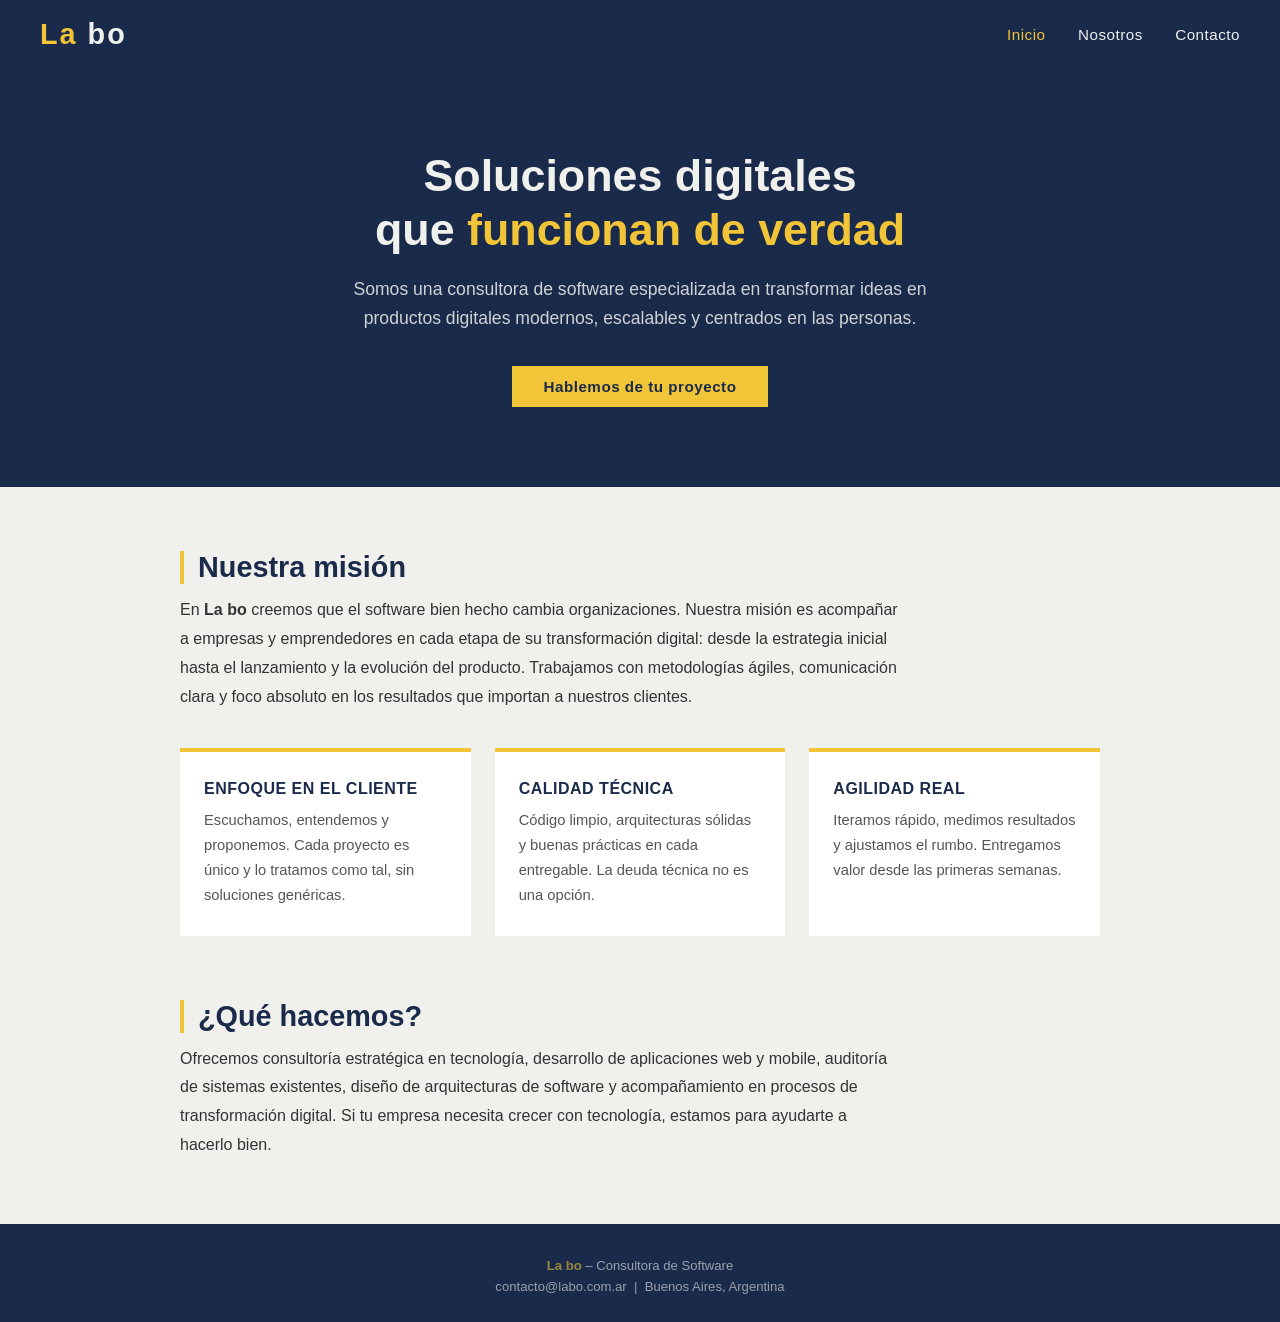
==== index.html @ 43f81f80 "first version" ====
<!DOCTYPE html>
<html lang="es">
<head>
  <meta charset="UTF-8" />
  <meta name="viewport" content="width=device-width, initial-scale=1.0" />
  <title>La bo – Consultora de Software</title>
  <link rel="stylesheet" href="styles.css" />
</head>
<body>

  <header>
    <a href="index.html" class="logo">La <span>bo</span></a>
    <nav>
      <a href="index.html" class="active">Inicio</a>
      <a href="nosotros.html">Nosotros</a>
      <a href="contacto.html">Contacto</a>
    </nav>
  </header>

  <!-- HERO -->
  <section class="hero">
    <h1>Soluciones digitales<br>que <span>funcionan de verdad</span></h1>
    <p>
      Somos una consultora de software especializada en transformar ideas en
      productos digitales modernos, escalables y centrados en las personas.
    </p>
    <a href="contacto.html" class="btn">Hablemos de tu proyecto</a>
  </section>

  <!-- MISIÓN -->
  <div class="section">
    <h2>Nuestra misión</h2>
    <p>
      En <strong>La bo</strong> creemos que el software bien hecho cambia organizaciones.
      Nuestra misión es acompañar a empresas y emprendedores en cada etapa de su transformación
      digital: desde la estrategia inicial hasta el lanzamiento y la evolución del producto.
      Trabajamos con metodologías ágiles, comunicación clara y foco absoluto en los resultados
      que importan a nuestros clientes.
    </p>

    <div class="cards">
      <div class="card">
        <h3>Enfoque en el cliente</h3>
        <p>
          Escuchamos, entendemos y proponemos. Cada proyecto es único y lo tratamos como tal,
          sin soluciones genéricas.
        </p>
      </div>
      <div class="card">
        <h3>Calidad técnica</h3>
        <p>
          Código limpio, arquitecturas sólidas y buenas prácticas en cada entregable.
          La deuda técnica no es una opción.
        </p>
      </div>
      <div class="card">
        <h3>Agilidad real</h3>
        <p>
          Iteramos rápido, medimos resultados y ajustamos el rumbo. Entregamos valor
          desde las primeras semanas.
        </p>
      </div>
    </div>
  </div>

  <!-- SERVICIOS RÁPIDOS -->
  <div class="section" style="padding-top: 0;">
    <h2>¿Qué hacemos?</h2>
    <p>
      Ofrecemos consultoría estratégica en tecnología, desarrollo de aplicaciones web y
      mobile, auditoría de sistemas existentes, diseño de arquitecturas de software y
      acompañamiento en procesos de transformación digital. Si tu empresa necesita crecer
      con tecnología, estamos para ayudarte a hacerlo bien.
    </p>
  </div>

  <footer>
    <p><span>La bo</span> – Consultora de Software</p>
    <p>contacto@labo.com.ar &nbsp;|&nbsp; Buenos Aires, Argentina</p>
  </footer>

</body>
</html>
---- styles.css ----
/* ===== RESET & BASE ===== */
* {
  margin: 0;
  padding: 0;
  box-sizing: border-box;
}

body {
  font-family: 'Segoe UI', Arial, sans-serif;
  background-color: #F0F0ED;
  color: #1A2A4A;
}

/* ===== HEADER ===== */
header {
  background-color: #1A2A4A;
  padding: 18px 40px;
  display: flex;
  align-items: center;
  justify-content: space-between;
}

header .logo {
  color: #F2C438;
  font-size: 1.8rem;
  font-weight: 700;
  letter-spacing: 2px;
  text-decoration: none;
}

header .logo span {
  color: #F0F0ED;
}

nav a {
  color: #F0F0ED;
  text-decoration: none;
  margin-left: 28px;
  font-size: 0.95rem;
  font-weight: 500;
  letter-spacing: 0.5px;
  transition: color 0.2s;
}

nav a:hover,
nav a.active {
  color: #F2C438;
}

/* ===== HERO ===== */
.hero {
  background-color: #1A2A4A;
  color: #F0F0ED;
  padding: 80px 40px;
  text-align: center;
}

.hero h1 {
  font-size: 2.8rem;
  font-weight: 700;
  line-height: 1.2;
}

.hero h1 span {
  color: #F2C438;
}

.hero p {
  margin-top: 18px;
  font-size: 1.1rem;
  max-width: 580px;
  margin-left: auto;
  margin-right: auto;
  opacity: 0.85;
  line-height: 1.7;
}

.hero .btn {
  display: inline-block;
  margin-top: 32px;
  background-color: #F2C438;
  color: #1A2A4A;
  padding: 12px 32px;
  font-weight: 700;
  text-decoration: none;
  font-size: 0.95rem;
  letter-spacing: 0.5px;
}

.hero .btn:hover {
  background-color: #e0b320;
}

/* ===== SECTION TITLES ===== */
.section {
  padding: 64px 40px;
  max-width: 1000px;
  margin: 0 auto;
}

.section h2 {
  font-size: 1.8rem;
  font-weight: 700;
  margin-bottom: 12px;
  border-left: 4px solid #F2C438;
  padding-left: 14px;
}

.section p {
  line-height: 1.8;
  font-size: 1rem;
  color: #333;
  max-width: 720px;
}

/* ===== MISSION CARDS ===== */
.cards {
  display: flex;
  gap: 24px;
  margin-top: 36px;
  flex-wrap: wrap;
}

.card {
  background-color: #fff;
  border-top: 4px solid #F2C438;
  padding: 28px 24px;
  flex: 1;
  min-width: 220px;
}

.card h3 {
  font-size: 1rem;
  font-weight: 700;
  margin-bottom: 10px;
  color: #1A2A4A;
  text-transform: uppercase;
  letter-spacing: 0.5px;
}

.card p {
  font-size: 0.92rem;
  color: #555;
  line-height: 1.7;
}

/* ===== TEAM ===== */
.team-grid {
  display: grid;
  grid-template-columns: repeat(auto-fit, minmax(210px, 1fr));
  gap: 32px;
  margin-top: 36px;
}

.team-card {
  background-color: #fff;
  text-align: center;
  padding-bottom: 24px;
  border-bottom: 3px solid #F2C438;
}

.team-card img {
  width: 100%;
  height: 220px;
  object-fit: cover;
  object-position: top;
  display: block;
}

/* Recorte específico por foto */
.foto-tomas {
  object-position: center 10%;
}

.foto-matias {
  object-position: center 20%;
}

.team-card .team-info {
  padding: 18px 16px 0;
}

.team-card h3 {
  font-size: 1rem;
  font-weight: 700;
  color: #1A2A4A;
  margin-bottom: 4px;
}

.team-card .role {
  font-size: 0.82rem;
  color: #F2C438;
  font-weight: 700;
  text-transform: uppercase;
  letter-spacing: 0.5px;
  margin-bottom: 10px;
}

.team-card p {
  font-size: 0.88rem;
  color: #555;
  line-height: 1.6;
}

/* ===== CONTACT FORM ===== */
.contact-wrapper {
  display: flex;
  gap: 48px;
  flex-wrap: wrap;
  margin-top: 36px;
}

.contact-info {
  min-width: 220px;
  flex: 1;
}

.contact-info p {
  margin-bottom: 16px;
  font-size: 0.95rem;
  color: #444;
  line-height: 1.7;
}

.contact-info strong {
  color: #1A2A4A;
}

form {
  flex: 2;
  min-width: 280px;
  display: flex;
  flex-direction: column;
  gap: 16px;
}

form label {
  font-size: 0.88rem;
  font-weight: 600;
  color: #1A2A4A;
  margin-bottom: 4px;
  display: block;
}

form input,
form textarea,
form select {
  width: 100%;
  padding: 10px 14px;
  border: 1px solid #ccc;
  background-color: #fff;
  font-size: 0.95rem;
  font-family: inherit;
  color: #1A2A4A;
  outline: none;
  transition: border-color 0.2s;
}

form input:focus,
form textarea:focus {
  border-color: #F2C438;
}

form textarea {
  height: 140px;
  resize: vertical;
}

form button {
  align-self: flex-start;
  background-color: #F2C438;
  color: #1A2A4A;
  border: none;
  padding: 12px 36px;
  font-size: 0.95rem;
  font-weight: 700;
  cursor: pointer;
  letter-spacing: 0.5px;
  transition: background-color 0.2s;
}

form button:hover {
  background-color: #e0b320;
}

/* ===== FOOTER ===== */
footer {
  background-color: #1A2A4A;
  color: #F0F0ED;
  text-align: center;
  padding: 28px 40px;
  font-size: 0.88rem;
}

footer span {
  color: #F2C438;
  font-weight: 700;
}

footer p {
  margin-top: 6px;
  opacity: 0.6;
  font-size: 0.82rem;
}
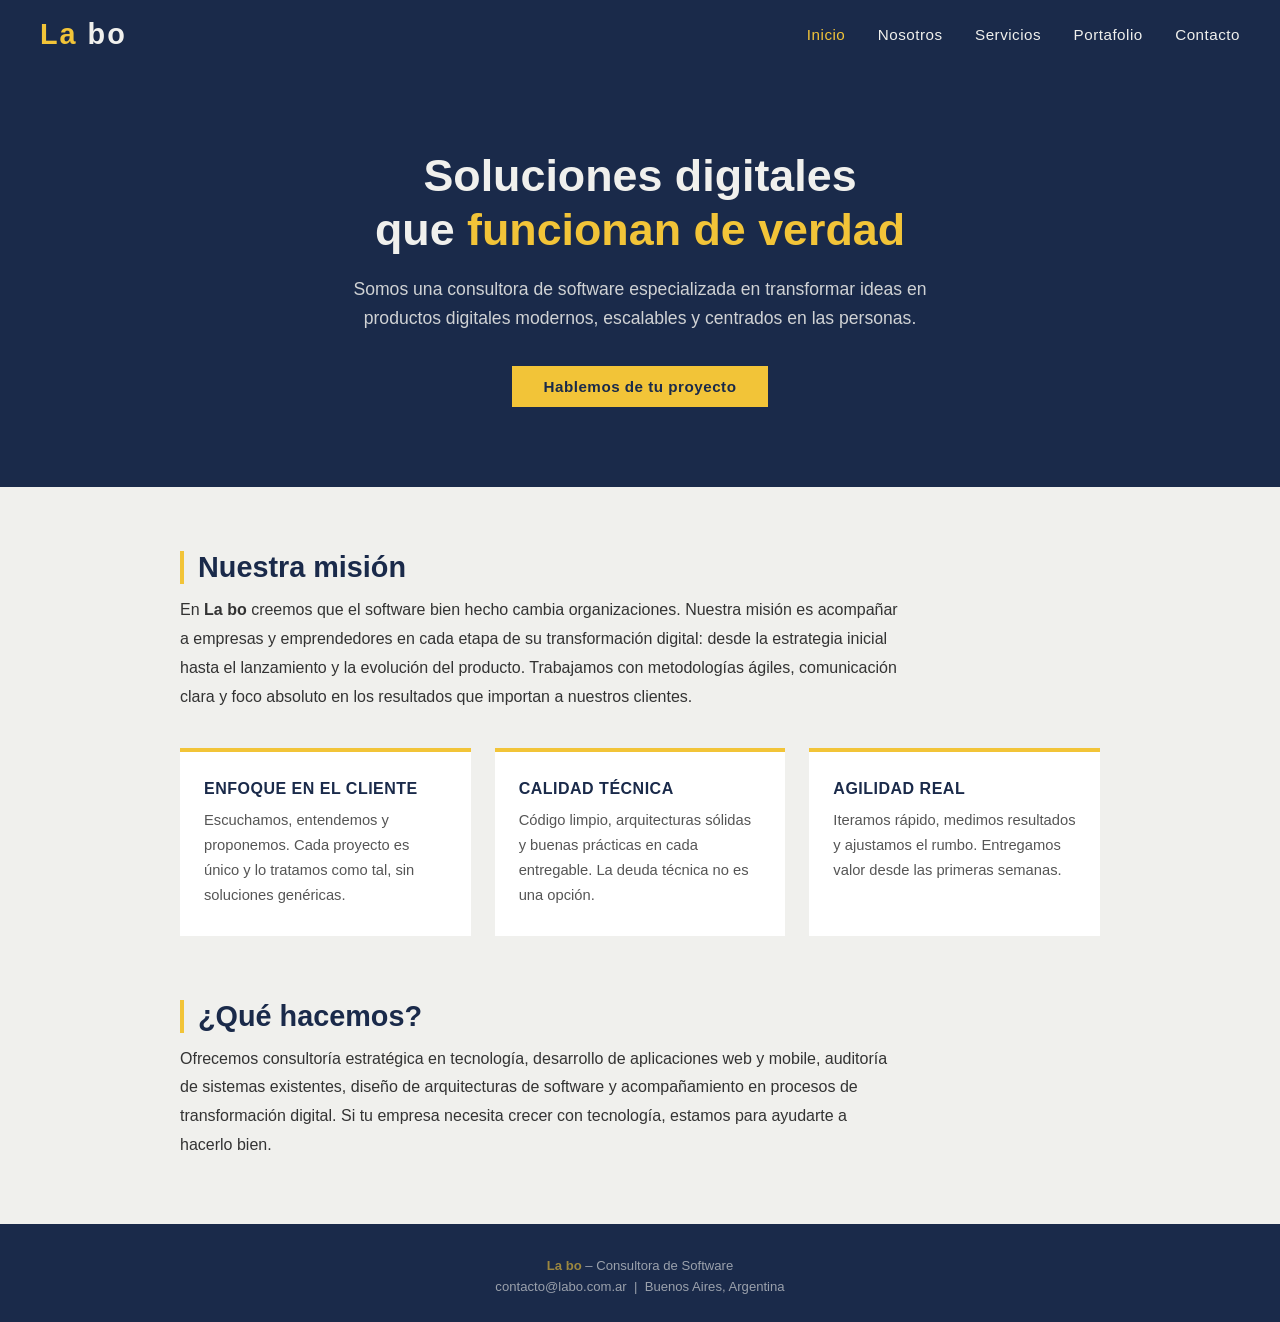
==== commit f99de848: "agrego portafolio y servicios y card de matias interactuable" ====
--- a/index.html
+++ b/index.html
@@ -13,6 +13,8 @@
     <nav>
       <a href="index.html" class="active">Inicio</a>
       <a href="nosotros.html">Nosotros</a>
+      <a href="servicios.html">Servicios</a>
+      <a href="portafolio.html">Portafolio</a>
       <a href="contacto.html">Contacto</a>
     </nav>
   </header>
--- a/styles.css
+++ b/styles.css
@@ -283,6 +283,158 @@
   background-color: #e0b320;
 }
 
+/* ===== SERVICE CARDS ===== */
+.service-cards {
+  display: flex;
+  gap: 28px;
+  margin-top: 36px;
+  flex-wrap: wrap;
+}
+
+.service-card {
+  background-color: #fff;
+  border-top: 4px solid #F2C438;
+  padding: 32px 28px;
+  flex: 1;
+  min-width: 240px;
+}
+
+.service-card .service-icon {
+  font-size: 2.2rem;
+  margin-bottom: 16px;
+  display: block;
+}
+
+.service-card h3 {
+  font-size: 1rem;
+  font-weight: 700;
+  margin-bottom: 12px;
+  color: #1A2A4A;
+  text-transform: uppercase;
+  letter-spacing: 0.5px;
+}
+
+.service-card p {
+  font-size: 0.92rem;
+  color: #555;
+  line-height: 1.7;
+  margin-bottom: 16px;
+}
+
+.service-list {
+  list-style: none;
+  padding: 0;
+  margin: 0;
+}
+
+.service-list li {
+  font-size: 0.88rem;
+  color: #444;
+  line-height: 1.7;
+  padding-left: 14px;
+  position: relative;
+}
+
+.service-list li::before {
+  content: '–';
+  position: absolute;
+  left: 0;
+  color: #F2C438;
+  font-weight: 700;
+}
+
+/* ===== PORTFOLIO GRID ===== */
+.portfolio-grid {
+  display: grid;
+  grid-template-columns: repeat(auto-fit, minmax(260px, 1fr));
+  gap: 28px;
+  margin-top: 36px;
+}
+
+.portfolio-card {
+  background-color: #fff;
+  border-bottom: 3px solid #F2C438;
+  overflow: hidden;
+}
+
+.portfolio-card .portfolio-img {
+  width: 100%;
+  height: 200px;
+  background-color: #d4dae5;
+  overflow: hidden;
+}
+
+.portfolio-card .portfolio-img img {
+  width: 100%;
+  height: 100%;
+  object-fit: cover;
+  object-position: top;
+  display: block;
+  transition: transform 0.3s ease;
+}
+
+.portfolio-card:hover .portfolio-img img {
+  transform: scale(1.04);
+}
+
+.portfolio-card .portfolio-info {
+  padding: 20px 20px 24px;
+}
+
+.portfolio-tag {
+  font-size: 0.75rem;
+  font-weight: 700;
+  color: #F2C438;
+  text-transform: uppercase;
+  letter-spacing: 1px;
+  margin-bottom: 6px !important;
+}
+
+.portfolio-card h3 {
+  font-size: 1rem;
+  font-weight: 700;
+  color: #1A2A4A;
+  margin-bottom: 8px;
+}
+
+.portfolio-card p {
+  font-size: 0.88rem;
+  color: #555;
+  line-height: 1.6;
+  margin-bottom: 16px;
+}
+
+.portfolio-link {
+  display: inline-block;
+  color: #1A2A4A;
+  font-size: 0.88rem;
+  font-weight: 700;
+  text-decoration: none;
+  border-bottom: 2px solid #F2C438;
+  padding-bottom: 2px;
+  transition: color 0.2s;
+}
+
+.portfolio-link:hover {
+  color: #F2C438;
+}
+
+/* ===== TEAM CARD LINK ===== */
+.team-card-link {
+  text-decoration: none;
+  color: inherit;
+  display: block;
+}
+
+.team-card-link .team-card {
+  transition: transform 0.2s, box-shadow 0.2s;
+}
+
+.team-card-link:hover .team-card {
+  transform: translateY(-4px);
+  box-shadow: 0 6px 20px rgba(26, 42, 74, 0.12);
+}
+
 /* ===== FOOTER ===== */
 footer {
   background-color: #1A2A4A;
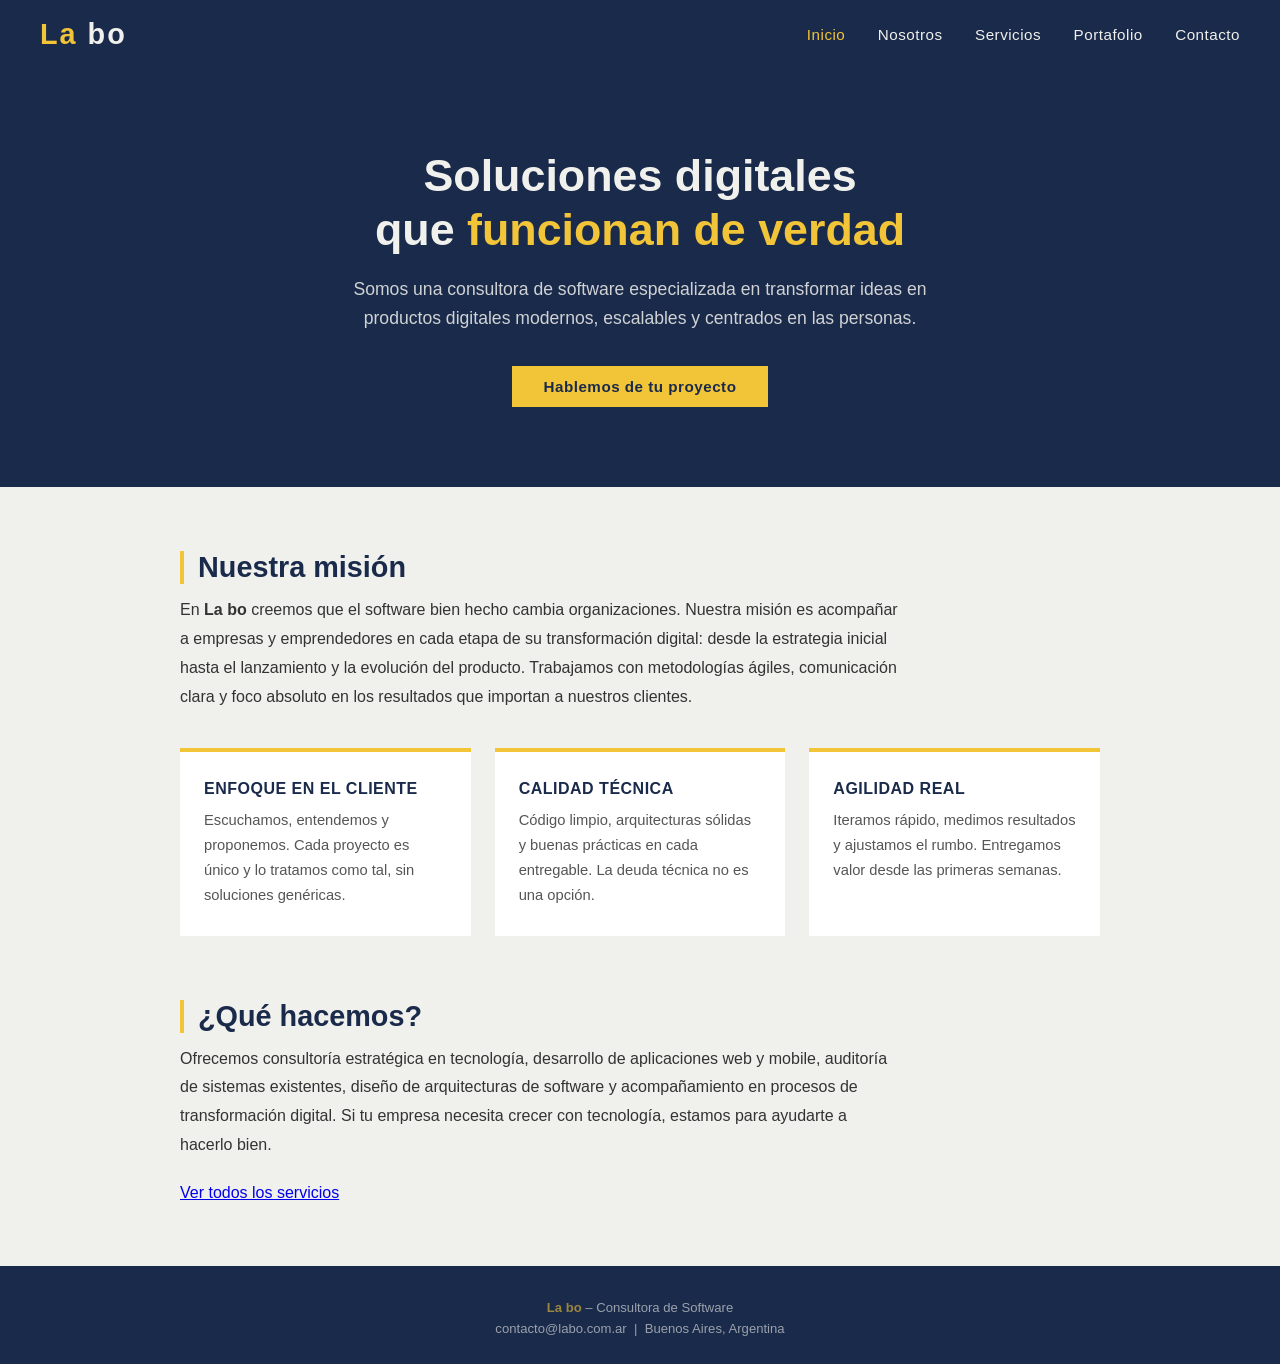
==== commit 37103d47: "cambios menores y agregue menu de hamburgesa" ====
--- a/index.html
+++ b/index.html
@@ -10,6 +10,9 @@
 
   <header>
     <a href="index.html" class="logo">La <span>bo</span></a>
+    <button class="nav-toggle" aria-label="Abrir menú">
+      <span></span><span></span><span></span>
+    </button>
     <nav>
       <a href="index.html" class="active">Inicio</a>
       <a href="nosotros.html">Nosotros</a>
@@ -19,67 +22,73 @@
     </nav>
   </header>
 
-  <!-- HERO -->
-  <section class="hero">
-    <h1>Soluciones digitales<br>que <span>funcionan de verdad</span></h1>
-    <p>
-      Somos una consultora de software especializada en transformar ideas en
-      productos digitales modernos, escalables y centrados en las personas.
-    </p>
-    <a href="contacto.html" class="btn">Hablemos de tu proyecto</a>
-  </section>
+  <main>
 
-  <!-- MISIÓN -->
-  <div class="section">
-    <h2>Nuestra misión</h2>
-    <p>
-      En <strong>La bo</strong> creemos que el software bien hecho cambia organizaciones.
-      Nuestra misión es acompañar a empresas y emprendedores en cada etapa de su transformación
-      digital: desde la estrategia inicial hasta el lanzamiento y la evolución del producto.
-      Trabajamos con metodologías ágiles, comunicación clara y foco absoluto en los resultados
-      que importan a nuestros clientes.
-    </p>
+    <!-- HERO -->
+    <section class="hero">
+      <h1>Soluciones digitales<br>que <span>funcionan de verdad</span></h1>
+      <p>
+        Somos una consultora de software especializada en transformar ideas en
+        productos digitales modernos, escalables y centrados en las personas.
+      </p>
+      <a href="contacto.html" class="btn">Hablemos de tu proyecto</a>
+    </section>
 
-    <div class="cards">
-      <div class="card">
-        <h3>Enfoque en el cliente</h3>
-        <p>
-          Escuchamos, entendemos y proponemos. Cada proyecto es único y lo tratamos como tal,
-          sin soluciones genéricas.
-        </p>
-      </div>
-      <div class="card">
-        <h3>Calidad técnica</h3>
-        <p>
-          Código limpio, arquitecturas sólidas y buenas prácticas en cada entregable.
-          La deuda técnica no es una opción.
-        </p>
-      </div>
-      <div class="card">
-        <h3>Agilidad real</h3>
-        <p>
-          Iteramos rápido, medimos resultados y ajustamos el rumbo. Entregamos valor
-          desde las primeras semanas.
-        </p>
+    <!-- MISIÓN -->
+    <div class="section">
+      <h2>Nuestra misión</h2>
+      <p>
+        En <strong>La bo</strong> creemos que el software bien hecho cambia organizaciones.
+        Nuestra misión es acompañar a empresas y emprendedores en cada etapa de su transformación
+        digital: desde la estrategia inicial hasta el lanzamiento y la evolución del producto.
+        Trabajamos con metodologías ágiles, comunicación clara y foco absoluto en los resultados
+        que importan a nuestros clientes.
+      </p>
+
+      <div class="cards">
+        <div class="card">
+          <h3>Enfoque en el cliente</h3>
+          <p>
+            Escuchamos, entendemos y proponemos. Cada proyecto es único y lo tratamos como tal,
+            sin soluciones genéricas.
+          </p>
+        </div>
+        <div class="card">
+          <h3>Calidad técnica</h3>
+          <p>
+            Código limpio, arquitecturas sólidas y buenas prácticas en cada entregable.
+            La deuda técnica no es una opción.
+          </p>
+        </div>
+        <div class="card">
+          <h3>Agilidad real</h3>
+          <p>
+            Iteramos rápido, medimos resultados y ajustamos el rumbo. Entregamos valor
+            desde las primeras semanas.
+          </p>
+        </div>
       </div>
     </div>
-  </div>
 
-  <!-- SERVICIOS RÁPIDOS -->
-  <div class="section" style="padding-top: 0;">
-    <h2>¿Qué hacemos?</h2>
-    <p>
-      Ofrecemos consultoría estratégica en tecnología, desarrollo de aplicaciones web y
-      mobile, auditoría de sistemas existentes, diseño de arquitecturas de software y
-      acompañamiento en procesos de transformación digital. Si tu empresa necesita crecer
-      con tecnología, estamos para ayudarte a hacerlo bien.
-    </p>
-  </div>
+    <!-- SERVICIOS RÁPIDOS -->
+    <div class="section" style="padding-top: 0;">
+      <h2>¿Qué hacemos?</h2>
+      <p>
+        Ofrecemos consultoría estratégica en tecnología, desarrollo de aplicaciones web y
+        mobile, auditoría de sistemas existentes, diseño de arquitecturas de software y
+        acompañamiento en procesos de transformación digital. Si tu empresa necesita crecer
+        con tecnología, estamos para ayudarte a hacerlo bien.
+      </p>
+      <a href="servicios.html" class="btn" style="display:inline-block; margin-top: 24px;">Ver todos los servicios</a>
+    </div>
+
+  </main>
 
   <footer>
     <p><span>La bo</span> – Consultora de Software</p>
     <p>contacto@labo.com.ar &nbsp;|&nbsp; Buenos Aires, Argentina</p>
   </footer>
 
+  <script src="main.js"></script>
 </body>
 </html>
--- a/styles.css
+++ b/styles.css
@@ -454,3 +454,106 @@
   opacity: 0.6;
   font-size: 0.82rem;
 }
+
+/* ===== HAMBURGER MENU ===== */
+.nav-toggle {
+  display: none;
+  flex-direction: column;
+  justify-content: center;
+  gap: 5px;
+  background: none;
+  border: none;
+  cursor: pointer;
+  padding: 6px 4px;
+}
+
+.nav-toggle span {
+  display: block;
+  width: 24px;
+  height: 2px;
+  background-color: #F0F0ED;
+  border-radius: 2px;
+  transition: transform 0.25s ease, opacity 0.25s ease;
+}
+
+header.nav-open .nav-toggle span:nth-child(1) {
+  transform: translateY(7px) rotate(45deg);
+}
+
+header.nav-open .nav-toggle span:nth-child(2) {
+  opacity: 0;
+  transform: scaleX(0);
+}
+
+header.nav-open .nav-toggle span:nth-child(3) {
+  transform: translateY(-7px) rotate(-45deg);
+}
+
+/* ===== RESPONSIVE ===== */
+@media (max-width: 720px) {
+  header {
+    flex-wrap: wrap;
+    padding: 16px 20px;
+  }
+
+  .nav-toggle {
+    display: flex;
+  }
+
+  nav {
+    display: none;
+    flex-direction: column;
+    width: 100%;
+    padding: 8px 0 4px;
+    border-top: 1px solid rgba(255, 255, 255, 0.1);
+    margin-top: 8px;
+  }
+
+  header.nav-open nav {
+    display: flex;
+  }
+
+  nav a {
+    margin-left: 0;
+    padding: 10px 0;
+    font-size: 0.95rem;
+    border-bottom: 1px solid rgba(255, 255, 255, 0.07);
+  }
+
+  nav a:last-child {
+    border-bottom: none;
+  }
+
+  .hero {
+    padding: 56px 24px;
+  }
+
+  .hero h1 {
+    font-size: 2rem;
+  }
+
+  .section {
+    padding: 48px 24px;
+  }
+
+  .cards {
+    flex-direction: column;
+  }
+
+  .service-cards {
+    flex-direction: column;
+  }
+
+  .portfolio-grid {
+    grid-template-columns: 1fr;
+  }
+
+  .team-grid {
+    grid-template-columns: 1fr;
+  }
+
+  .contact-wrapper {
+    flex-direction: column;
+    gap: 32px;
+  }
+}
